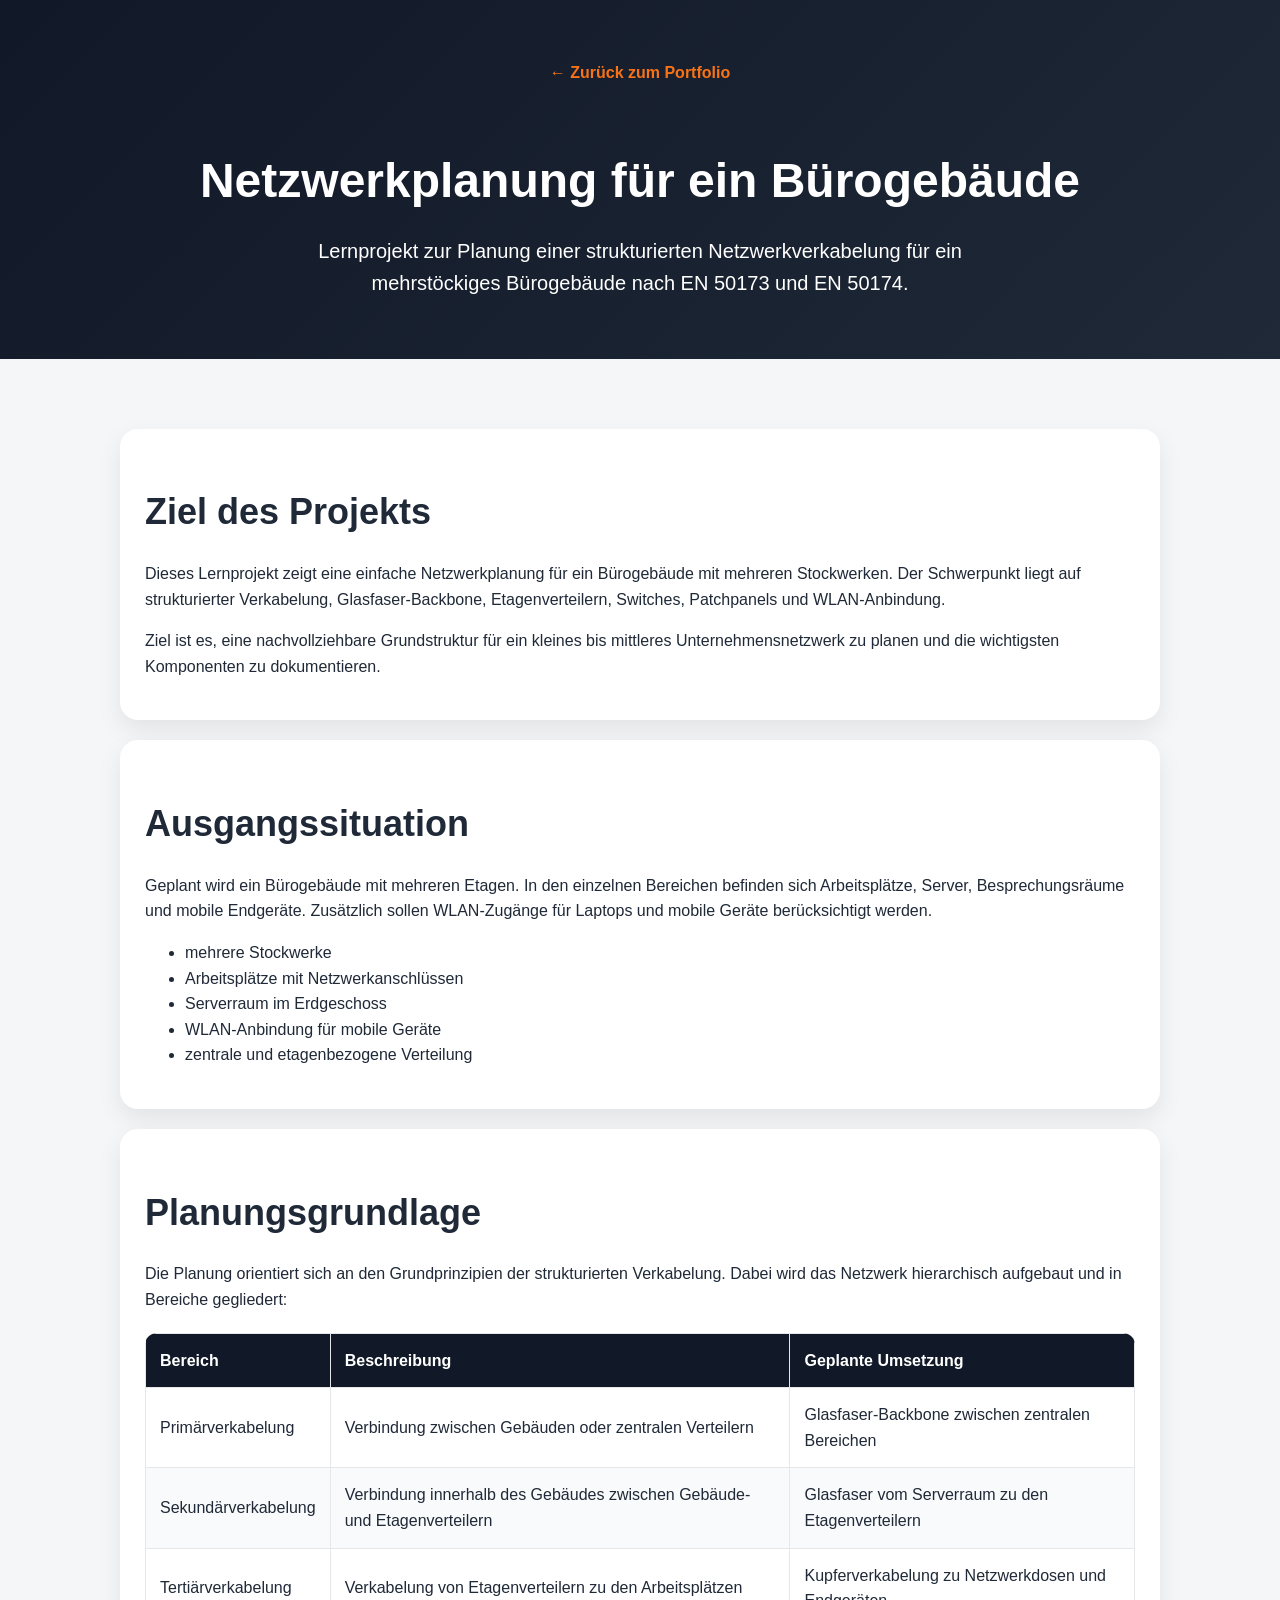
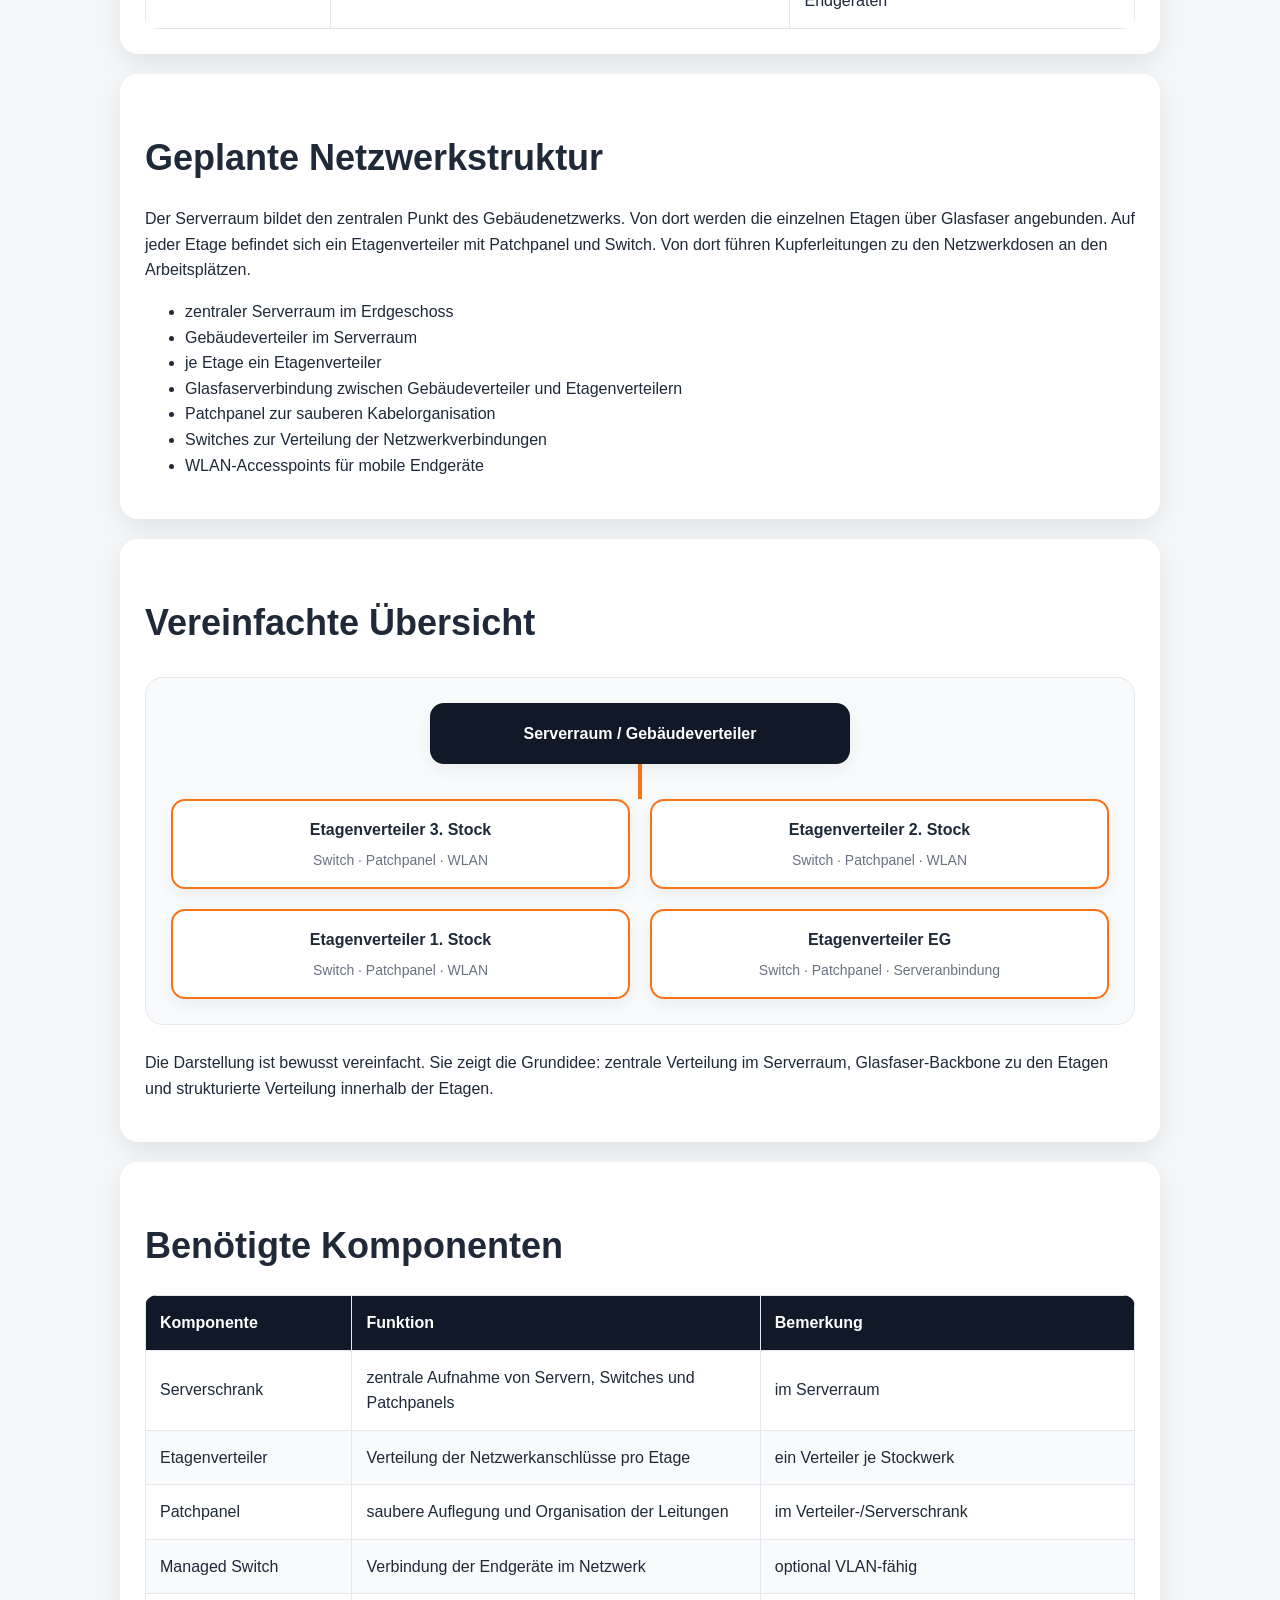
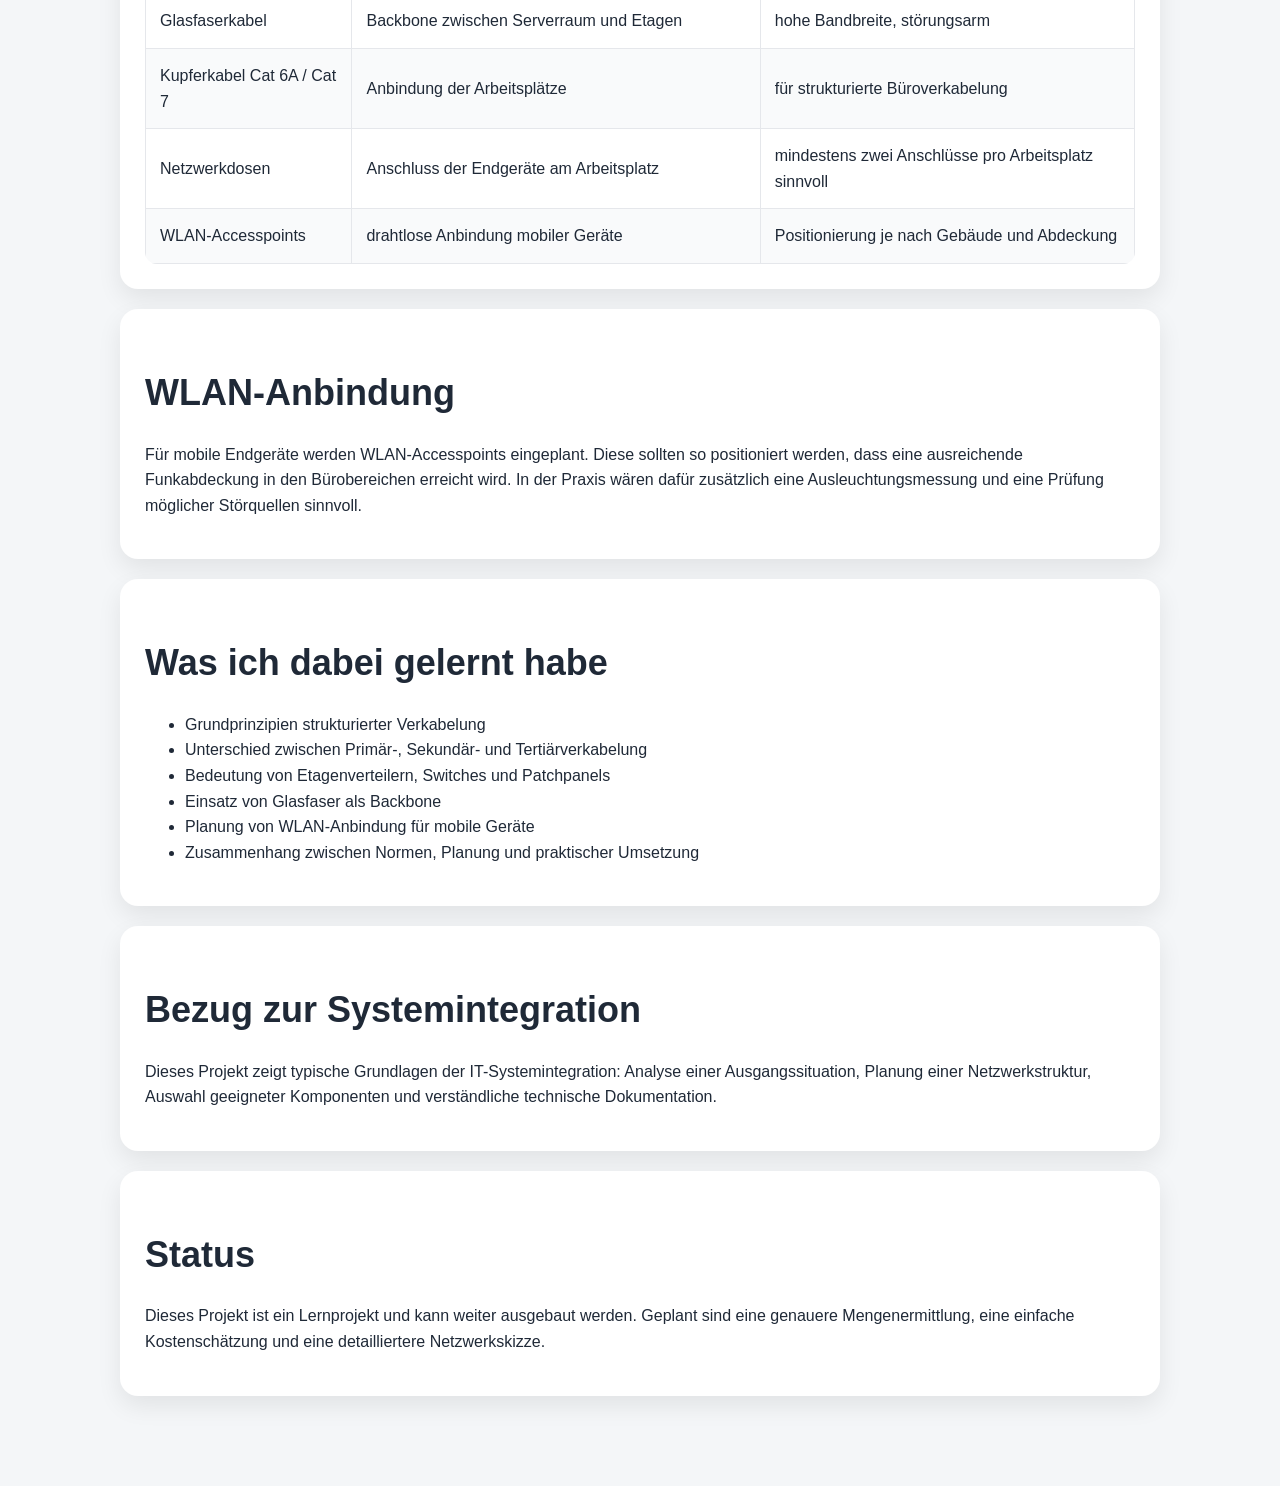
==== projects/netzwerkplanung-buero.html @ 44a99d3b "Add files via upload Add network planning learning project" ====
<!DOCTYPE html>
<html lang="de">
<head>
  <meta charset="UTF-8">
  <meta name="viewport" content="width=device-width, initial-scale=1.0">
  <title>Netzwerkplanung Bürogebäude | Rafael Landívar</title>
  <link rel="stylesheet" href="../style.css">
</head>
<body>

  <header class="project-header">
    <a href="../index.html" class="back-link">← Zurück zum Portfolio</a>
    <h1>Netzwerkplanung für ein Bürogebäude</h1>
    <p>
      Lernprojekt zur Planung einer strukturierten Netzwerkverkabelung für ein
      mehrstöckiges Bürogebäude nach EN 50173 und EN 50174.
    </p>
  </header>

  <main class="section">

    <div class="project-card">
      <h2>Ziel des Projekts</h2>
      <p>
        Dieses Lernprojekt zeigt eine einfache Netzwerkplanung für ein Bürogebäude
        mit mehreren Stockwerken. Der Schwerpunkt liegt auf strukturierter Verkabelung,
        Glasfaser-Backbone, Etagenverteilern, Switches, Patchpanels und WLAN-Anbindung.
      </p>
      <p>
        Ziel ist es, eine nachvollziehbare Grundstruktur für ein kleines bis mittleres
        Unternehmensnetzwerk zu planen und die wichtigsten Komponenten zu dokumentieren.
      </p>
    </div>

    <div class="project-card">
      <h2>Ausgangssituation</h2>
      <p>
        Geplant wird ein Bürogebäude mit mehreren Etagen. In den einzelnen Bereichen
        befinden sich Arbeitsplätze, Server, Besprechungsräume und mobile Endgeräte.
        Zusätzlich sollen WLAN-Zugänge für Laptops und mobile Geräte berücksichtigt werden.
      </p>
      <ul>
        <li>mehrere Stockwerke</li>
        <li>Arbeitsplätze mit Netzwerkanschlüssen</li>
        <li>Serverraum im Erdgeschoss</li>
        <li>WLAN-Anbindung für mobile Geräte</li>
        <li>zentrale und etagenbezogene Verteilung</li>
      </ul>
    </div>

    <div class="project-card">
      <h2>Planungsgrundlage</h2>
      <p>
        Die Planung orientiert sich an den Grundprinzipien der strukturierten Verkabelung.
        Dabei wird das Netzwerk hierarchisch aufgebaut und in Bereiche gegliedert:
      </p>

      <table class="info-table">
        <thead>
          <tr>
            <th>Bereich</th>
            <th>Beschreibung</th>
            <th>Geplante Umsetzung</th>
          </tr>
        </thead>
        <tbody>
          <tr>
            <td>Primärverkabelung</td>
            <td>Verbindung zwischen Gebäuden oder zentralen Verteilern</td>
            <td>Glasfaser-Backbone zwischen zentralen Bereichen</td>
          </tr>
          <tr>
            <td>Sekundärverkabelung</td>
            <td>Verbindung innerhalb des Gebäudes zwischen Gebäude- und Etagenverteilern</td>
            <td>Glasfaser vom Serverraum zu den Etagenverteilern</td>
          </tr>
          <tr>
            <td>Tertiärverkabelung</td>
            <td>Verkabelung von Etagenverteilern zu den Arbeitsplätzen</td>
            <td>Kupferverkabelung zu Netzwerkdosen und Endgeräten</td>
          </tr>
        </tbody>
      </table>
    </div>

    <div class="project-card">
      <h2>Geplante Netzwerkstruktur</h2>
      <p>
        Der Serverraum bildet den zentralen Punkt des Gebäudenetzwerks. Von dort werden
        die einzelnen Etagen über Glasfaser angebunden. Auf jeder Etage befindet sich ein
        Etagenverteiler mit Patchpanel und Switch. Von dort führen Kupferleitungen zu den
        Netzwerkdosen an den Arbeitsplätzen.
      </p>

      <ul>
        <li>zentraler Serverraum im Erdgeschoss</li>
        <li>Gebäudeverteiler im Serverraum</li>
        <li>je Etage ein Etagenverteiler</li>
        <li>Glasfaserverbindung zwischen Gebäudeverteiler und Etagenverteilern</li>
        <li>Patchpanel zur sauberen Kabelorganisation</li>
        <li>Switches zur Verteilung der Netzwerkverbindungen</li>
        <li>WLAN-Accesspoints für mobile Endgeräte</li>
      </ul>
    </div>

    <div class="project-card">
      <h2>Vereinfachte Übersicht</h2>

      <div class="network-diagram">
        <div class="diagram-box main-box">Serverraum / Gebäudeverteiler</div>
        <div class="diagram-line"></div>

        <div class="diagram-grid">
          <div class="diagram-box">Etagenverteiler 3. Stock<br><span>Switch · Patchpanel · WLAN</span></div>
          <div class="diagram-box">Etagenverteiler 2. Stock<br><span>Switch · Patchpanel · WLAN</span></div>
          <div class="diagram-box">Etagenverteiler 1. Stock<br><span>Switch · Patchpanel · WLAN</span></div>
          <div class="diagram-box">Etagenverteiler EG<br><span>Switch · Patchpanel · Serveranbindung</span></div>
        </div>
      </div>

      <p>
        Die Darstellung ist bewusst vereinfacht. Sie zeigt die Grundidee: zentrale
        Verteilung im Serverraum, Glasfaser-Backbone zu den Etagen und strukturierte
        Verteilung innerhalb der Etagen.
      </p>
    </div>

    <div class="project-card">
      <h2>Benötigte Komponenten</h2>

      <table class="info-table">
        <thead>
          <tr>
            <th>Komponente</th>
            <th>Funktion</th>
            <th>Bemerkung</th>
          </tr>
        </thead>
        <tbody>
          <tr>
            <td>Serverschrank</td>
            <td>zentrale Aufnahme von Servern, Switches und Patchpanels</td>
            <td>im Serverraum</td>
          </tr>
          <tr>
            <td>Etagenverteiler</td>
            <td>Verteilung der Netzwerkanschlüsse pro Etage</td>
            <td>ein Verteiler je Stockwerk</td>
          </tr>
          <tr>
            <td>Patchpanel</td>
            <td>saubere Auflegung und Organisation der Leitungen</td>
            <td>im Verteiler-/Serverschrank</td>
          </tr>
          <tr>
            <td>Managed Switch</td>
            <td>Verbindung der Endgeräte im Netzwerk</td>
            <td>optional VLAN-fähig</td>
          </tr>
          <tr>
            <td>Glasfaserkabel</td>
            <td>Backbone zwischen Serverraum und Etagen</td>
            <td>hohe Bandbreite, störungsarm</td>
          </tr>
          <tr>
            <td>Kupferkabel Cat 6A / Cat 7</td>
            <td>Anbindung der Arbeitsplätze</td>
            <td>für strukturierte Büroverkabelung</td>
          </tr>
          <tr>
            <td>Netzwerkdosen</td>
            <td>Anschluss der Endgeräte am Arbeitsplatz</td>
            <td>mindestens zwei Anschlüsse pro Arbeitsplatz sinnvoll</td>
          </tr>
          <tr>
            <td>WLAN-Accesspoints</td>
            <td>drahtlose Anbindung mobiler Geräte</td>
            <td>Positionierung je nach Gebäude und Abdeckung</td>
          </tr>
        </tbody>
      </table>
    </div>

    <div class="project-card">
      <h2>WLAN-Anbindung</h2>
      <p>
        Für mobile Endgeräte werden WLAN-Accesspoints eingeplant. Diese sollten so
        positioniert werden, dass eine ausreichende Funkabdeckung in den Bürobereichen
        erreicht wird. In der Praxis wären dafür zusätzlich eine Ausleuchtungsmessung und
        eine Prüfung möglicher Störquellen sinnvoll.
      </p>
    </div>

    <div class="project-card">
      <h2>Was ich dabei gelernt habe</h2>
      <ul>
        <li>Grundprinzipien strukturierter Verkabelung</li>
        <li>Unterschied zwischen Primär-, Sekundär- und Tertiärverkabelung</li>
        <li>Bedeutung von Etagenverteilern, Switches und Patchpanels</li>
        <li>Einsatz von Glasfaser als Backbone</li>
        <li>Planung von WLAN-Anbindung für mobile Geräte</li>
        <li>Zusammenhang zwischen Normen, Planung und praktischer Umsetzung</li>
      </ul>
    </div>

    <div class="project-card">
      <h2>Bezug zur Systemintegration</h2>
      <p>
        Dieses Projekt zeigt typische Grundlagen der IT-Systemintegration: Analyse einer
        Ausgangssituation, Planung einer Netzwerkstruktur, Auswahl geeigneter Komponenten
        und verständliche technische Dokumentation.
      </p>
    </div>

    <div class="project-card">
      <h2>Status</h2>
      <p>
        Dieses Projekt ist ein Lernprojekt und kann weiter ausgebaut werden. Geplant sind
        eine genauere Mengenermittlung, eine einfache Kostenschätzung und eine detailliertere
        Netzwerkskizze.
      </p>
    </div>

  </main>

</body>
</html>
---- style.css ----
* {
  box-sizing: border-box;
}

body {
  margin: 0;
  font-family: Arial, Helvetica, sans-serif;
  color: #1f2937;
  background-color: #f4f6f8;
  line-height: 1.6;
}

.hero {
  min-height: 100vh;
  background: linear-gradient(135deg, #111827, #1f2937);
  color: white;
  padding: 30px;
}

.navbar {
  max-width: 1100px;
  margin: 0 auto;
  display: flex;
  justify-content: space-between;
  gap: 20px;
  align-items: center;
}

.navbar a {
  color: white;
  text-decoration: none;
  margin-left: 20px;
  font-weight: bold;
}

.navbar a:hover {
  color: #f97316;
}

.hero-content {
  max-width: 900px;
  margin: 140px auto 0;
}

.subtitle {
  color: #f97316;
  font-weight: bold;
  text-transform: uppercase;
  letter-spacing: 1px;
}

.hero h1 {
  font-size: 56px;
  line-height: 1.1;
  margin-bottom: 20px;
}

.hero p {
  font-size: 20px;
  max-width: 700px;
}

.button {
  display: inline-block;
  margin-top: 25px;
  background-color: #f97316;
  color: white;
  padding: 14px 24px;
  border-radius: 30px;
  text-decoration: none;
  font-weight: bold;
}

.button:hover {
  background-color: #ea580c;
}

.section {
  max-width: 1100px;
  margin: 0 auto;
  padding: 70px 30px;
}

.section h2 {
  font-size: 36px;
  margin-bottom: 20px;
}

.project-card {
  background-color: white;
  padding: 25px;
  margin-bottom: 20px;
  border-radius: 18px;
  box-shadow: 0 10px 25px rgba(0,0,0,0.08);
}

.project-card h3 {
  margin-top: 0;
  color: #111827;
}

.highlight-card {
  border-left: 6px solid #f97316;
  background: linear-gradient(90deg, #ffffff, #fff7ed);
}

.highlight-card h3 {
  color: #111827;
}

.skills {
  display: flex;
  flex-wrap: wrap;
  gap: 12px;
  padding: 0;
  list-style: none;
}

.skills li {
  background-color: white;
  padding: 12px 18px;
  border-radius: 30px;
  font-weight: bold;
  box-shadow: 0 5px 15px rgba(0,0,0,0.06);
}

.contact {
  background-color: white;
  border-radius: 20px;
  margin-bottom: 50px;
}

.contact a {
  color: #f97316;
  font-weight: bold;
}

footer {
  text-align: center;
  padding: 25px;
  background-color: #111827;
  color: white;
}

/* Botones pequeños */

.button-small {
  display: inline-block;
  margin-top: 15px;
  background-color: #111827;
  color: white;
  padding: 10px 18px;
  border-radius: 25px;
  text-decoration: none;
  font-weight: bold;
}

.button-small:hover {
  background-color: #f97316;
  color: white;
}

/* Páginas de proyectos */

.project-header {
  background: linear-gradient(135deg, #111827, #1f2937);
  color: white;
  padding: 60px 30px;
  text-align: center;
}

.project-header h1 {
  font-size: 48px;
  margin-bottom: 15px;
}

.project-header p {
  max-width: 700px;
  margin: 0 auto;
  font-size: 20px;
}

.back-link {
  display: inline-block;
  color: #f97316;
  text-decoration: none;
  font-weight: bold;
  margin-bottom: 25px;
}

/* Onboarding Checkliste */

.progress-container {
  width: 100%;
  height: 18px;
  background-color: #e5e7eb;
  border-radius: 30px;
  overflow: hidden;
  margin-top: 15px;
}

.progress-bar {
  width: 0%;
  height: 100%;
  background-color: #f97316;
  transition: width 0.3s ease;
}

.check-item {
  display: block;
  background-color: #f9fafb;
  padding: 14px 16px;
  border-radius: 12px;
  margin-bottom: 12px;
  cursor: pointer;
  border: 1px solid #e5e7eb;
}

.check-item:hover {
  background-color: #fff7ed;
}

.check-item input {
  margin-right: 10px;
}

.reset-button {
  border: none;
  margin-top: 20px;
  cursor: pointer;
  font-family: inherit;
}

/* Recruiting Landing Page */

.process-grid {
  display: grid;
  grid-template-columns: repeat(4, 1fr);
  gap: 20px;
  margin: 30px 0;
}

.process-step {
  background-color: white;
  padding: 25px;
  border-radius: 18px;
  box-shadow: 0 10px 25px rgba(0,0,0,0.08);
}

.process-step span {
  display: inline-flex;
  justify-content: center;
  align-items: center;
  background-color: #f97316;
  color: white;
  width: 36px;
  height: 36px;
  border-radius: 50%;
  font-weight: bold;
  margin-bottom: 12px;
}

.process-step h3 {
  margin-top: 0;
}

details {
  background-color: #f9fafb;
  padding: 15px;
  border-radius: 12px;
  margin-bottom: 12px;
  border: 1px solid #e5e7eb;
}

summary {
  cursor: pointer;
  font-weight: bold;
}

.contact-form {
  display: grid;
  gap: 18px;
}

.contact-form label {
  font-weight: bold;
}

.contact-form input,
.contact-form select,
.contact-form textarea {
  width: 100%;
  margin-top: 6px;
  padding: 12px 14px;
  border: 1px solid #d1d5db;
  border-radius: 12px;
  font-family: inherit;
  font-size: 16px;
}

.contact-form textarea {
  min-height: 120px;
  resize: vertical;
}

.form-button {
  border: none;
  cursor: pointer;
  font-family: inherit;
  width: fit-content;
}

#formMessage {
  margin: 0;
  padding: 12px;
  border-radius: 12px;
  font-weight: bold;
  display: none;
}

#formMessage.error {
  display: block;
  background-color: #fee2e2;
  color: #991b1b;
  border: 1px solid #fca5a5;
}

#formMessage.success {
  display: block;
  background-color: #dcfce7;
  color: #166534;
  border: 1px solid #86efac;
}

/* Mini Dashboard */

.dashboard-cards {
  display: grid;
  grid-template-columns: repeat(4, 1fr);
  gap: 20px;
  margin: 30px 0;
}

.dashboard-card {
  background-color: white;
  padding: 25px;
  border-radius: 18px;
  text-align: center;
  box-shadow: 0 10px 25px rgba(0,0,0,0.08);
}

.dashboard-card h3 {
  font-size: 42px;
  margin: 0;
  color: #f97316;
}

.dashboard-card p {
  margin-bottom: 0;
  font-weight: bold;
}

.filter-buttons {
  display: flex;
  flex-wrap: wrap;
  gap: 12px;
  margin-bottom: 25px;
}

.filter-button {
  border: none;
  background-color: #e5e7eb;
  color: #111827;
  padding: 10px 18px;
  border-radius: 25px;
  font-weight: bold;
  cursor: pointer;
  font-family: inherit;
}

.filter-button:hover,
.filter-button.active {
  background-color: #f97316;
  color: white;
}

.candidate-list {
  display: grid;
  grid-template-columns: repeat(2, 1fr);
  gap: 20px;
}

.candidate-card {
  background-color: #f9fafb;
  padding: 20px;
  border-radius: 16px;
  border: 1px solid #e5e7eb;
}

.candidate-card h3 {
  margin-top: 0;
}

/* Bike Shop Mini Store */

.shop-summary {
  display: grid;
  grid-template-columns: 1fr 320px;
  gap: 25px;
  align-items: start;
  margin-bottom: 30px;
}

.cart-box {
  background-color: #111827;
  color: white;
  padding: 25px;
  border-radius: 18px;
  box-shadow: 0 10px 25px rgba(0,0,0,0.08);
}

.cart-box h3 {
  margin-top: 0;
}

.product-list {
  display: grid;
  grid-template-columns: repeat(3, 1fr);
  gap: 25px;
}

.product-card {
  background-color: white;
  padding: 25px;
  border-radius: 18px;
  box-shadow: 0 10px 25px rgba(0,0,0,0.08);
  border: 1px solid #e5e7eb;
}

.bike-icon {
  font-size: 42px;
  margin-bottom: 10px;
}

.product-card h3 {
  margin-top: 0;
}

.product-category {
  display: inline-block;
  background-color: #fff7ed;
  color: #c2410c;
  padding: 6px 12px;
  border-radius: 20px;
  font-weight: bold;
  font-size: 14px;
}

.product-price {
  font-size: 22px;
  font-weight: bold;
  color: #111827;
}

.add-cart-button {
  border: none;
  cursor: pointer;
  font-family: inherit;
}

/* Responsive Design */

@media (max-width: 900px) {
  .process-grid {
    grid-template-columns: repeat(2, 1fr);
  }

  .dashboard-cards {
    grid-template-columns: repeat(2, 1fr);
  }

  .candidate-list {
    grid-template-columns: 1fr;
  }

  .shop-summary {
    grid-template-columns: 1fr;
  }

  .product-list {
    grid-template-columns: repeat(2, 1fr);
  }
}

@media (max-width: 700px) {
  .navbar {
    flex-direction: column;
    align-items: flex-start;
  }

  .navbar a {
    display: inline-block;
    margin: 5px 10px 5px 0;
  }

  .hero h1 {
    font-size: 38px;
  }

  .hero-content {
    margin-top: 90px;
  }
}

@media (max-width: 600px) {
  .process-grid {
    grid-template-columns: 1fr;
  }

  .dashboard-cards {
    grid-template-columns: 1fr;
  }

  .product-list {
    grid-template-columns: 1fr;
  }

  .project-header h1 {
    font-size: 36px;
  }
}.info-table {
  width: 100%;
  border-collapse: collapse;
  margin-top: 20px;
  overflow: hidden;
  border-radius: 12px;
}

.info-table th,
.info-table td {
  border: 1px solid #e5e7eb;
  padding: 14px;
  text-align: left;
}

.info-table th {
  background-color: #111827;
  color: white;
}

.info-table tr:nth-child(even) {
  background-color: #f9fafb;
}
.network-diagram {
  margin: 25px 0;
  padding: 25px;
  background-color: #f9fafb;
  border-radius: 18px;
  border: 1px solid #e5e7eb;
}

.diagram-box {
  background-color: white;
  border: 2px solid #f97316;
  border-radius: 14px;
  padding: 16px;
  text-align: center;
  font-weight: bold;
  box-shadow: 0 6px 16px rgba(0,0,0,0.06);
}

.diagram-box span {
  display: block;
  margin-top: 6px;
  color: #6b7280;
  font-size: 14px;
  font-weight: normal;
}

.main-box {
  max-width: 420px;
  margin: 0 auto;
  background-color: #111827;
  color: white;
  border-color: #111827;
}

.diagram-line {
  width: 4px;
  height: 35px;
  background-color: #f97316;
  margin: 0 auto;
}

.diagram-grid {
  display: grid;
  grid-template-columns: repeat(2, 1fr);
  gap: 20px;
}

@media (max-width: 700px) {
  .diagram-grid {
    grid-template-columns: 1fr;
  }
}
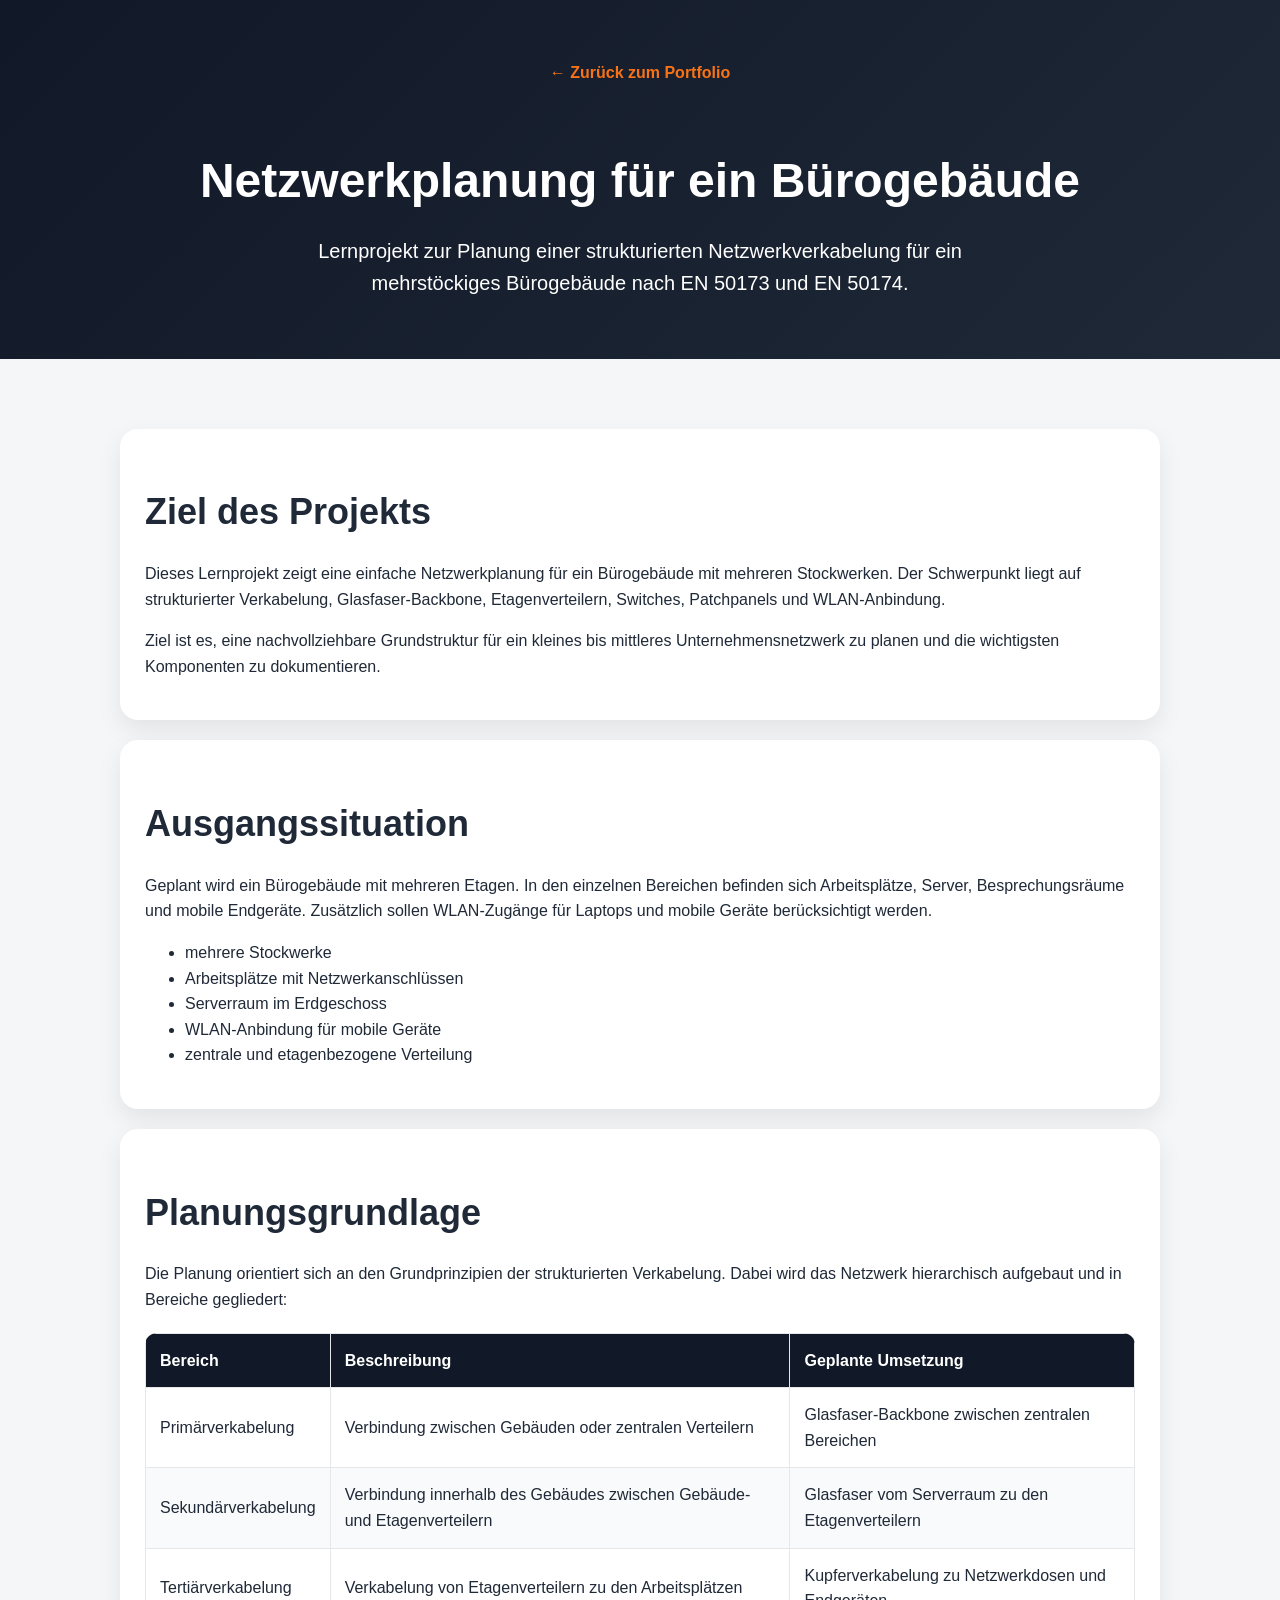
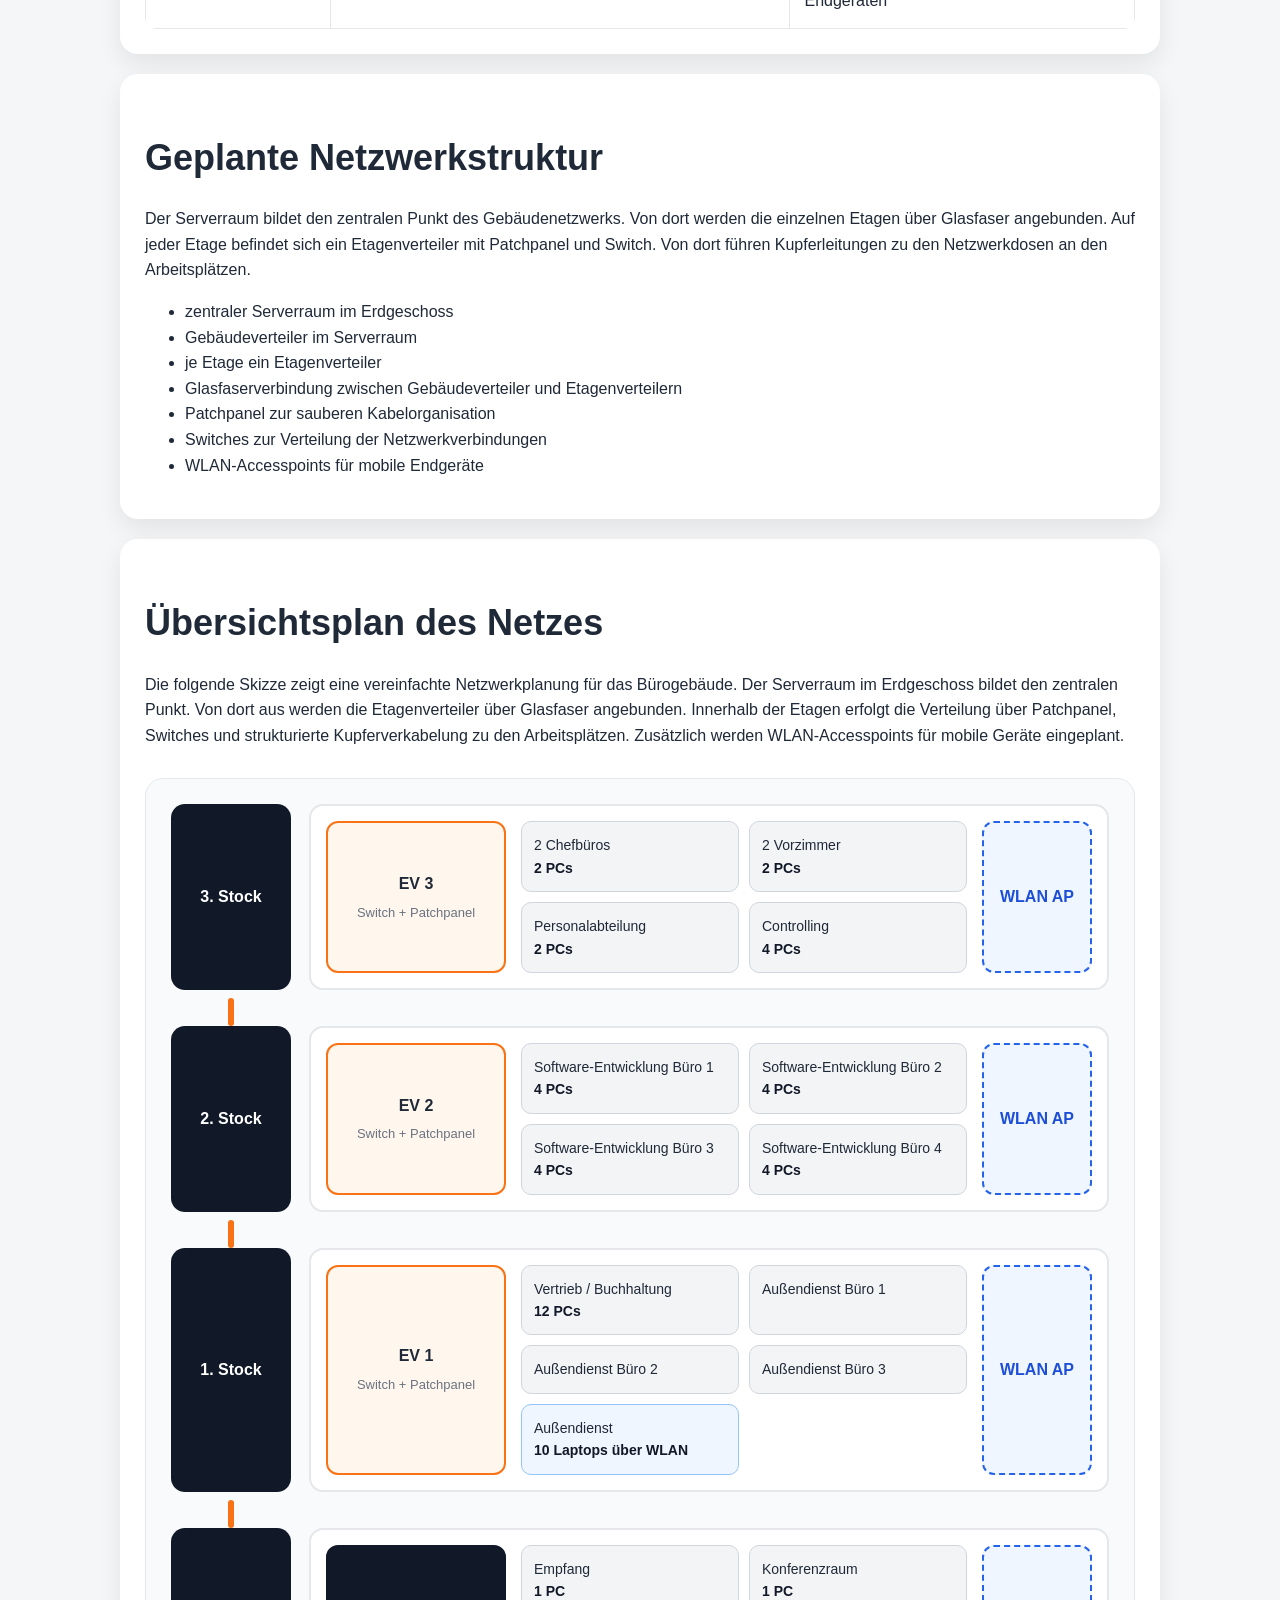
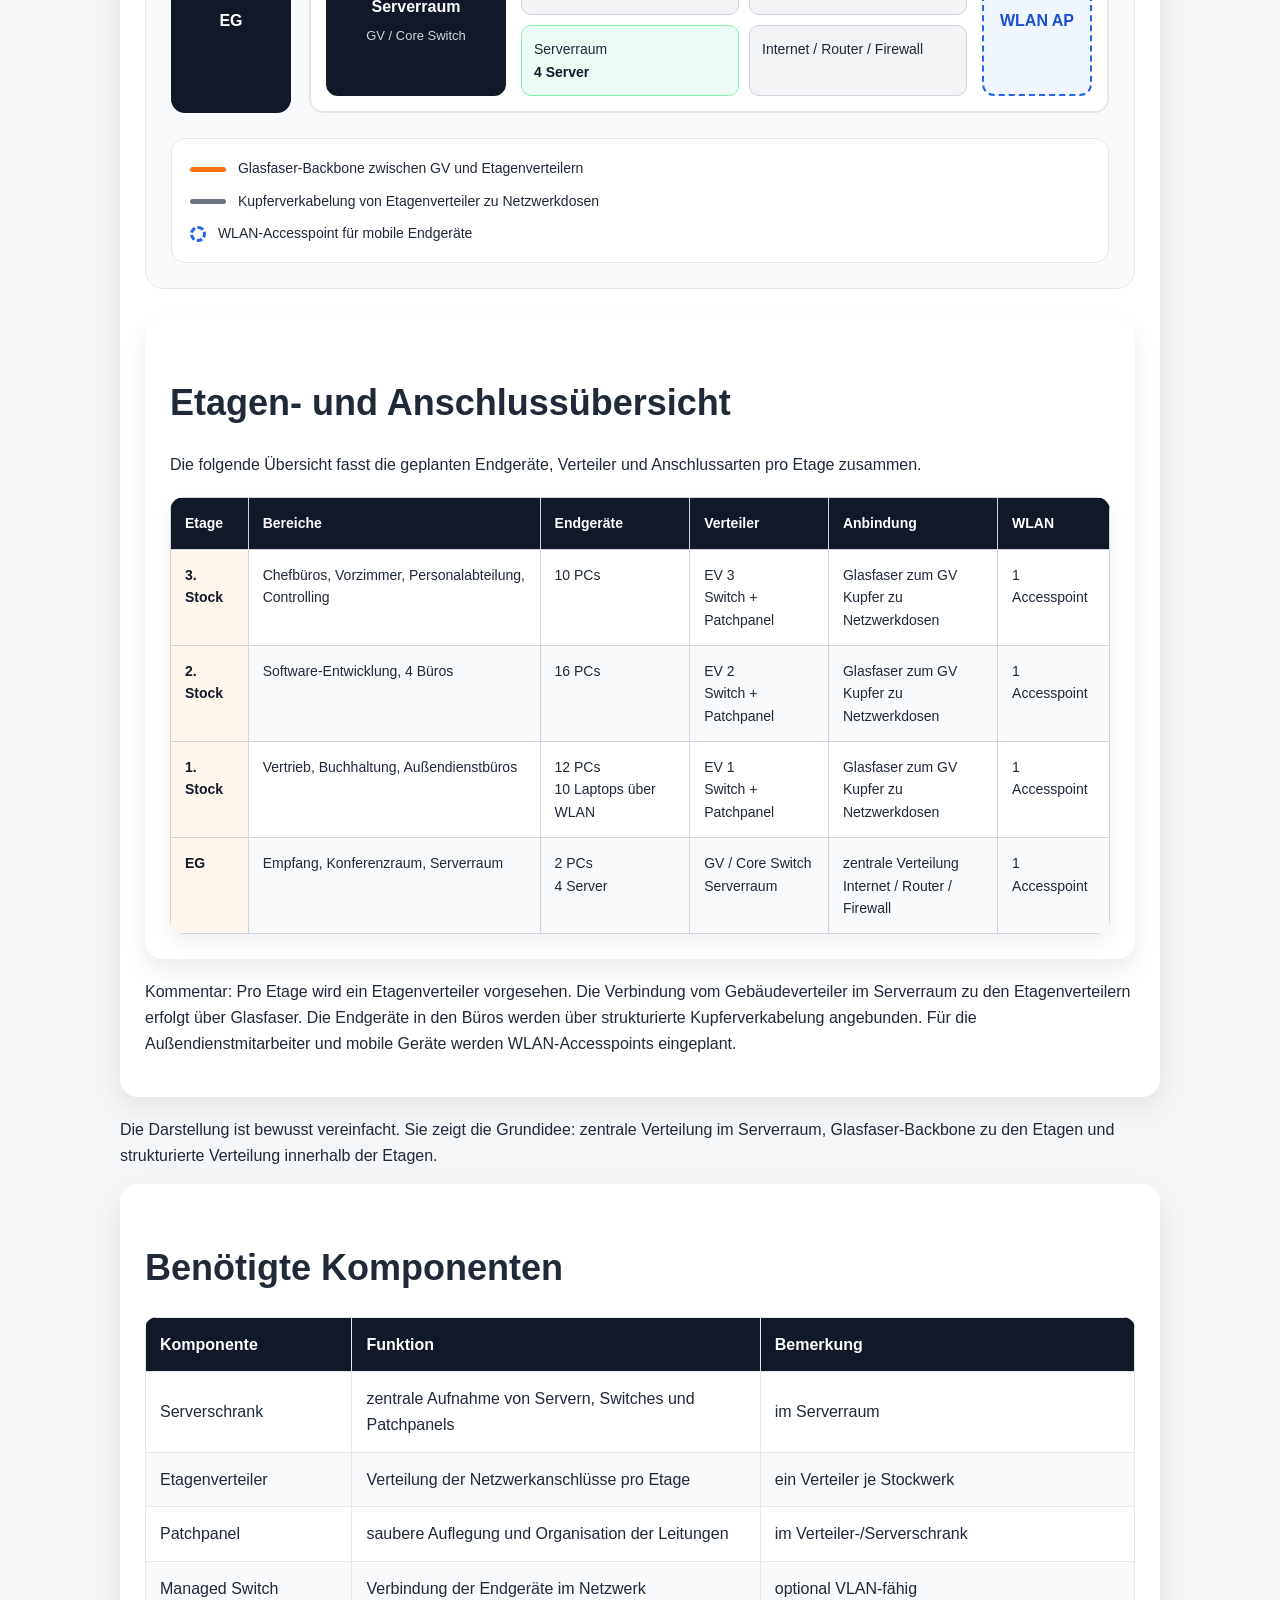
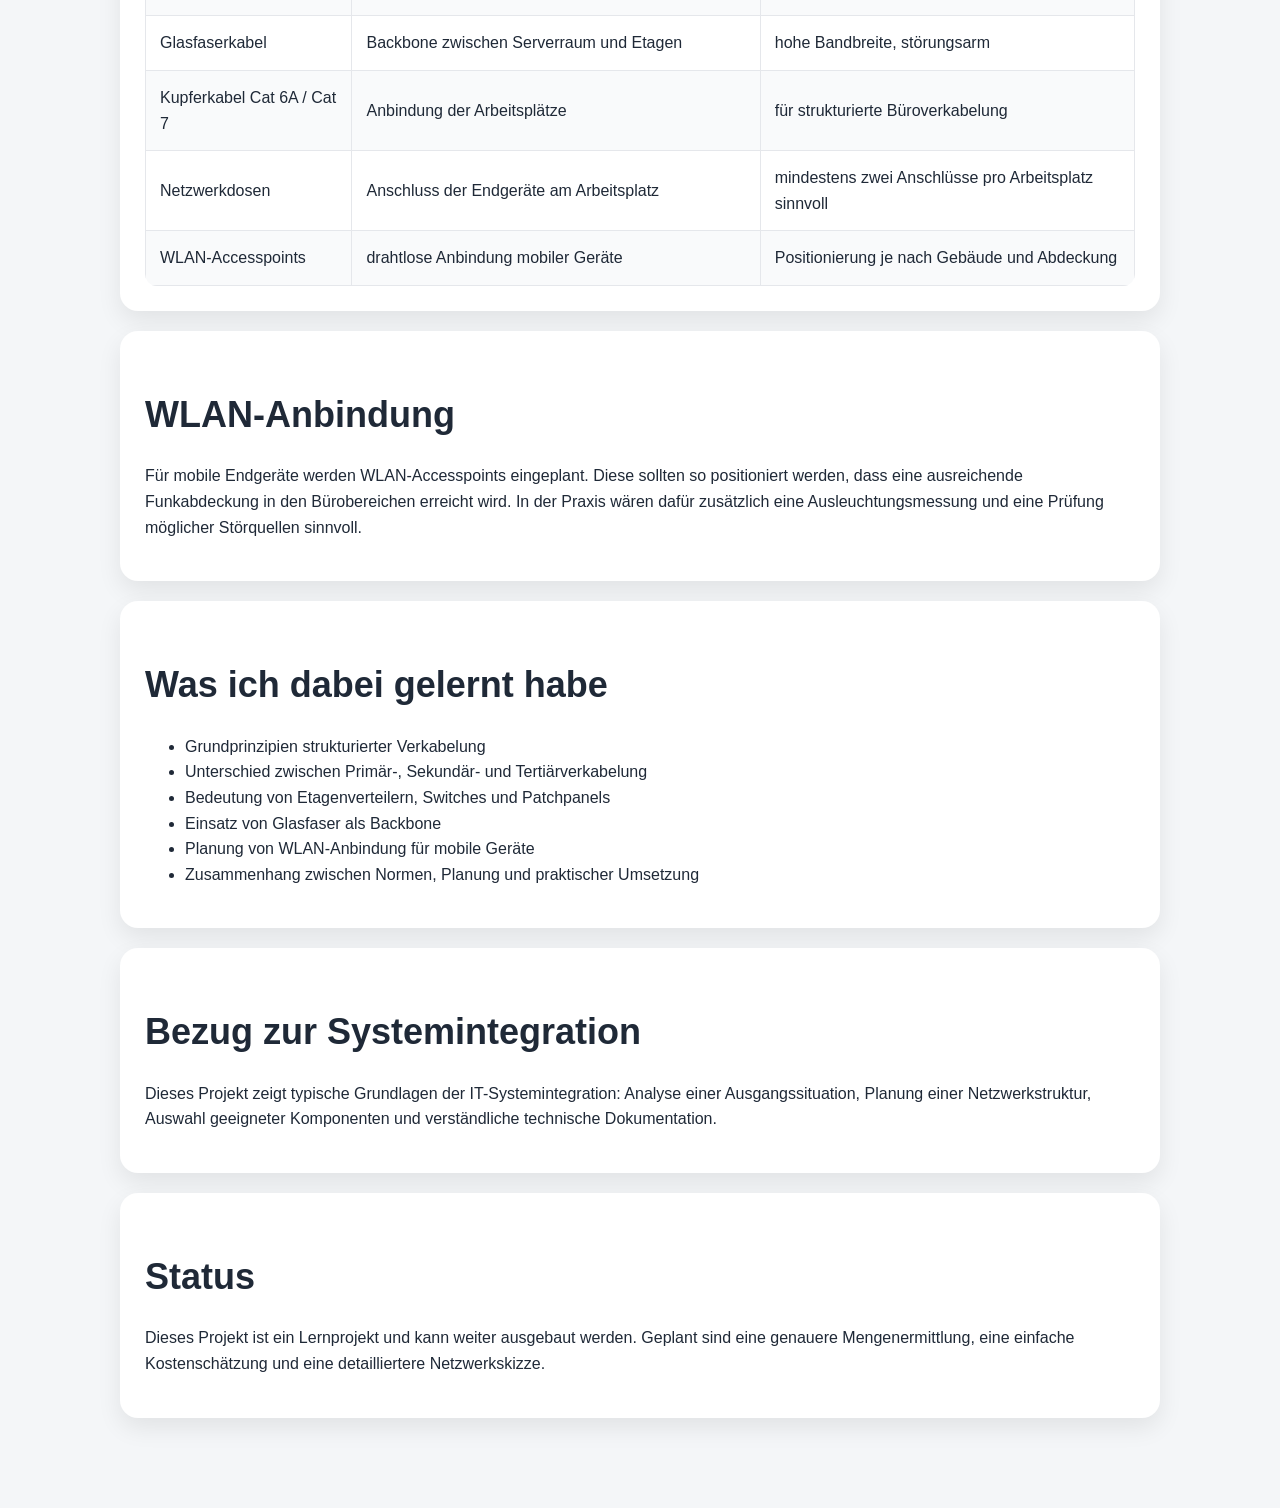
==== commit 83e7bd5b: "Add files via upload Update network planning project with diagram and table" ====
--- a/projects/netzwerkplanung-buero.html
+++ b/projects/netzwerkplanung-buero.html
@@ -104,19 +104,178 @@
     </div>
 
     <div class="project-card">
-      <h2>Vereinfachte Übersicht</h2>
-
-      <div class="network-diagram">
-        <div class="diagram-box main-box">Serverraum / Gebäudeverteiler</div>
-        <div class="diagram-line"></div>
-
-        <div class="diagram-grid">
-          <div class="diagram-box">Etagenverteiler 3. Stock<br><span>Switch · Patchpanel · WLAN</span></div>
-          <div class="diagram-box">Etagenverteiler 2. Stock<br><span>Switch · Patchpanel · WLAN</span></div>
-          <div class="diagram-box">Etagenverteiler 1. Stock<br><span>Switch · Patchpanel · WLAN</span></div>
-          <div class="diagram-box">Etagenverteiler EG<br><span>Switch · Patchpanel · Serveranbindung</span></div>
-        </div>
+  <h2>Übersichtsplan des Netzes</h2>
+
+  <p>
+    Die folgende Skizze zeigt eine vereinfachte Netzwerkplanung für das Bürogebäude.
+    Der Serverraum im Erdgeschoss bildet den zentralen Punkt. Von dort aus werden
+    die Etagenverteiler über Glasfaser angebunden. Innerhalb der Etagen erfolgt die
+    Verteilung über Patchpanel, Switches und strukturierte Kupferverkabelung zu den
+    Arbeitsplätzen. Zusätzlich werden WLAN-Accesspoints für mobile Geräte eingeplant.
+  </p>
+
+  <div class="building-sketch">
+
+    <div class="floor">
+      <div class="floor-label">3. Stock</div>
+
+      <div class="floor-content">
+        <div class="floor-distributor">
+          EV 3<br>
+          <span>Switch + Patchpanel</span>
+        </div>
+
+        <div class="floor-rooms">
+          <div class="room">2 Chefbüros<br><strong>2 PCs</strong></div>
+          <div class="room">2 Vorzimmer<br><strong>2 PCs</strong></div>
+          <div class="room">Personalabteilung<br><strong>2 PCs</strong></div>
+          <div class="room">Controlling<br><strong>4 PCs</strong></div>
+        </div>
+
+        <div class="wifi-box">WLAN AP</div>
       </div>
+    </div>
+
+    <div class="backbone-line"></div>
+
+    <div class="floor">
+      <div class="floor-label">2. Stock</div>
+
+      <div class="floor-content">
+        <div class="floor-distributor">
+          EV 2<br>
+          <span>Switch + Patchpanel</span>
+        </div>
+
+        <div class="floor-rooms">
+          <div class="room">Software-Entwicklung Büro 1<br><strong>4 PCs</strong></div>
+          <div class="room">Software-Entwicklung Büro 2<br><strong>4 PCs</strong></div>
+          <div class="room">Software-Entwicklung Büro 3<br><strong>4 PCs</strong></div>
+          <div class="room">Software-Entwicklung Büro 4<br><strong>4 PCs</strong></div>
+        </div>
+
+        <div class="wifi-box">WLAN AP</div>
+      </div>
+    </div>
+
+    <div class="backbone-line"></div>
+
+    <div class="floor">
+      <div class="floor-label">1. Stock</div>
+
+      <div class="floor-content">
+        <div class="floor-distributor">
+          EV 1<br>
+          <span>Switch + Patchpanel</span>
+        </div>
+
+        <div class="floor-rooms">
+          <div class="room">Vertrieb / Buchhaltung<br><strong>12 PCs</strong></div>
+          <div class="room">Außendienst Büro 1</div>
+          <div class="room">Außendienst Büro 2</div>
+          <div class="room">Außendienst Büro 3</div>
+          <div class="room wlan-room">Außendienst<br><strong>10 Laptops über WLAN</strong></div>
+        </div>
+
+        <div class="wifi-box">WLAN AP</div>
+      </div>
+    </div>
+
+    <div class="backbone-line"></div>
+
+    <div class="floor ground-floor">
+      <div class="floor-label">EG</div>
+
+      <div class="floor-content">
+        <div class="floor-distributor main-distributor">
+          Serverraum<br>
+          <span>GV / Core Switch</span>
+        </div>
+
+        <div class="floor-rooms">
+          <div class="room">Empfang<br><strong>1 PC</strong></div>
+          <div class="room">Konferenzraum<br><strong>1 PC</strong></div>
+          <div class="room server-room">Serverraum<br><strong>4 Server</strong></div>
+          <div class="room">Internet / Router / Firewall</div>
+        </div>
+
+        <div class="wifi-box">WLAN AP</div>
+      </div>
+    </div>
+
+    <div class="legend">
+      <div><span class="legend-line fiber"></span> Glasfaser-Backbone zwischen GV und Etagenverteilern</div>
+      <div><span class="legend-line copper"></span> Kupferverkabelung von Etagenverteiler zu Netzwerkdosen</div>
+      <div><span class="legend-dot"></span> WLAN-Accesspoint für mobile Endgeräte</div>
+    </div>
+
+  </div>
+  <div class="project-card">
+  <h2>Etagen- und Anschlussübersicht</h2>
+
+  <p>
+    Die folgende Übersicht fasst die geplanten Endgeräte, Verteiler und
+    Anschlussarten pro Etage zusammen.
+  </p>
+
+  <table class="network-plan-table">
+    <thead>
+      <tr>
+        <th>Etage</th>
+        <th>Bereiche</th>
+        <th>Endgeräte</th>
+        <th>Verteiler</th>
+        <th>Anbindung</th>
+        <th>WLAN</th>
+      </tr>
+    </thead>
+
+    <tbody>
+      <tr>
+        <td><strong>3. Stock</strong></td>
+        <td>Chefbüros, Vorzimmer, Personalabteilung, Controlling</td>
+        <td>10 PCs</td>
+        <td>EV 3<br>Switch + Patchpanel</td>
+        <td>Glasfaser zum GV<br>Kupfer zu Netzwerkdosen</td>
+        <td>1 Accesspoint</td>
+      </tr>
+
+      <tr>
+        <td><strong>2. Stock</strong></td>
+        <td>Software-Entwicklung, 4 Büros</td>
+        <td>16 PCs</td>
+        <td>EV 2<br>Switch + Patchpanel</td>
+        <td>Glasfaser zum GV<br>Kupfer zu Netzwerkdosen</td>
+        <td>1 Accesspoint</td>
+      </tr>
+
+      <tr>
+        <td><strong>1. Stock</strong></td>
+        <td>Vertrieb, Buchhaltung, Außendienstbüros</td>
+        <td>12 PCs<br>10 Laptops über WLAN</td>
+        <td>EV 1<br>Switch + Patchpanel</td>
+        <td>Glasfaser zum GV<br>Kupfer zu Netzwerkdosen</td>
+        <td>1 Accesspoint</td>
+      </tr>
+
+      <tr>
+        <td><strong>EG</strong></td>
+        <td>Empfang, Konferenzraum, Serverraum</td>
+        <td>2 PCs<br>4 Server</td>
+        <td>GV / Core Switch<br>Serverraum</td>
+        <td>zentrale Verteilung<br>Internet / Router / Firewall</td>
+        <td>1 Accesspoint</td>
+      </tr>
+    </tbody>
+  </table>
+</div>
+  <p>
+    Kommentar: Pro Etage wird ein Etagenverteiler vorgesehen. Die Verbindung vom
+    Gebäudeverteiler im Serverraum zu den Etagenverteilern erfolgt über Glasfaser.
+    Die Endgeräte in den Büros werden über strukturierte Kupferverkabelung angebunden.
+    Für die Außendienstmitarbeiter und mobile Geräte werden WLAN-Accesspoints eingeplant.
+  </p>
+</div>
 
       <p>
         Die Darstellung ist bewusst vereinfacht. Sie zeigt die Grundidee: zentrale
--- a/style.css
+++ b/style.css
@@ -602,4 +602,222 @@
   .diagram-grid {
     grid-template-columns: 1fr;
   }
+}
+/* Netzwerkplanung Bürogebäude - Skizze */
+
+.building-sketch {
+  margin: 30px 0;
+  padding: 25px;
+  background-color: #f9fafb;
+  border: 1px solid #e5e7eb;
+  border-radius: 18px;
+}
+
+.floor {
+  display: grid;
+  grid-template-columns: 120px 1fr;
+  gap: 18px;
+  align-items: stretch;
+  margin-bottom: 8px;
+}
+
+.floor-label {
+  background-color: #111827;
+  color: white;
+  border-radius: 14px;
+  padding: 20px 12px;
+  font-weight: bold;
+  text-align: center;
+  display: flex;
+  align-items: center;
+  justify-content: center;
+}
+
+.floor-content {
+  display: grid;
+  grid-template-columns: 180px 1fr 110px;
+  gap: 15px;
+  align-items: stretch;
+  background-color: white;
+  border: 2px solid #e5e7eb;
+  border-radius: 14px;
+  padding: 15px;
+}
+
+.floor-distributor {
+  background-color: #fff7ed;
+  border: 2px solid #f97316;
+  border-radius: 12px;
+  padding: 16px 10px;
+  text-align: center;
+  font-weight: bold;
+  display: flex;
+  flex-direction: column;
+  justify-content: center;
+}
+
+.floor-distributor span {
+  display: block;
+  color: #6b7280;
+  font-size: 13px;
+  margin-top: 6px;
+  font-weight: normal;
+}
+
+.main-distributor {
+  background-color: #111827;
+  color: white;
+  border-color: #111827;
+}
+
+.main-distributor span {
+  color: #d1d5db;
+}
+
+.floor-rooms {
+  display: grid;
+  grid-template-columns: repeat(2, 1fr);
+  gap: 10px;
+}
+
+.room {
+  background-color: #f3f4f6;
+  border: 1px solid #d1d5db;
+  border-radius: 10px;
+  padding: 12px;
+  font-size: 14px;
+}
+
+.room strong {
+  color: #111827;
+}
+
+.wlan-room {
+  background-color: #eff6ff;
+  border-color: #93c5fd;
+}
+
+.server-room {
+  background-color: #ecfdf5;
+  border-color: #86efac;
+}
+
+.wifi-box {
+  background-color: #eff6ff;
+  border: 2px dashed #2563eb;
+  color: #1d4ed8;
+  border-radius: 12px;
+  padding: 12px;
+  font-weight: bold;
+  text-align: center;
+  display: flex;
+  align-items: center;
+  justify-content: center;
+}
+
+.backbone-line {
+  width: 6px;
+  height: 28px;
+  background-color: #f97316;
+  margin-left: 57px;
+  border-radius: 10px;
+}
+
+.legend {
+  margin-top: 25px;
+  display: grid;
+  gap: 10px;
+  background-color: white;
+  border-radius: 14px;
+  padding: 18px;
+  border: 1px solid #e5e7eb;
+  font-size: 14px;
+}
+
+.legend-line {
+  display: inline-block;
+  width: 36px;
+  height: 5px;
+  border-radius: 5px;
+  margin-right: 8px;
+  vertical-align: middle;
+}
+
+.legend-line.fiber {
+  background-color: #f97316;
+}
+
+.legend-line.copper {
+  background-color: #6b7280;
+}
+
+.legend-dot {
+  display: inline-block;
+  width: 16px;
+  height: 16px;
+  border: 3px dashed #2563eb;
+  border-radius: 50%;
+  margin-right: 8px;
+  vertical-align: middle;
+}
+
+@media (max-width: 900px) {
+  .floor {
+    grid-template-columns: 1fr;
+  }
+
+  .floor-content {
+    grid-template-columns: 1fr;
+  }
+
+  .floor-rooms {
+    grid-template-columns: 1fr;
+  }
+
+  .backbone-line {
+    margin: 0 auto;
+  }
+}
+/* Netzwerkplanung - Excel ähnliche Übersicht */
+
+.network-plan-table {
+  width: 100%;
+  border-collapse: collapse;
+  margin-top: 20px;
+  background-color: white;
+  border-radius: 14px;
+  overflow: hidden;
+  box-shadow: 0 8px 20px rgba(0,0,0,0.06);
+}
+
+.network-plan-table th,
+.network-plan-table td {
+  border: 1px solid #d1d5db;
+  padding: 14px;
+  text-align: left;
+  vertical-align: top;
+  font-size: 14px;
+}
+
+.network-plan-table th {
+  background-color: #111827;
+  color: white;
+  font-weight: bold;
+}
+
+.network-plan-table tr:nth-child(even) {
+  background-color: #f9fafb;
+}
+
+.network-plan-table td:first-child {
+  background-color: #fff7ed;
+  color: #111827;
+  font-weight: bold;
+}
+
+@media (max-width: 800px) {
+  .network-plan-table {
+    display: block;
+    overflow-x: auto;
+  }
 }
